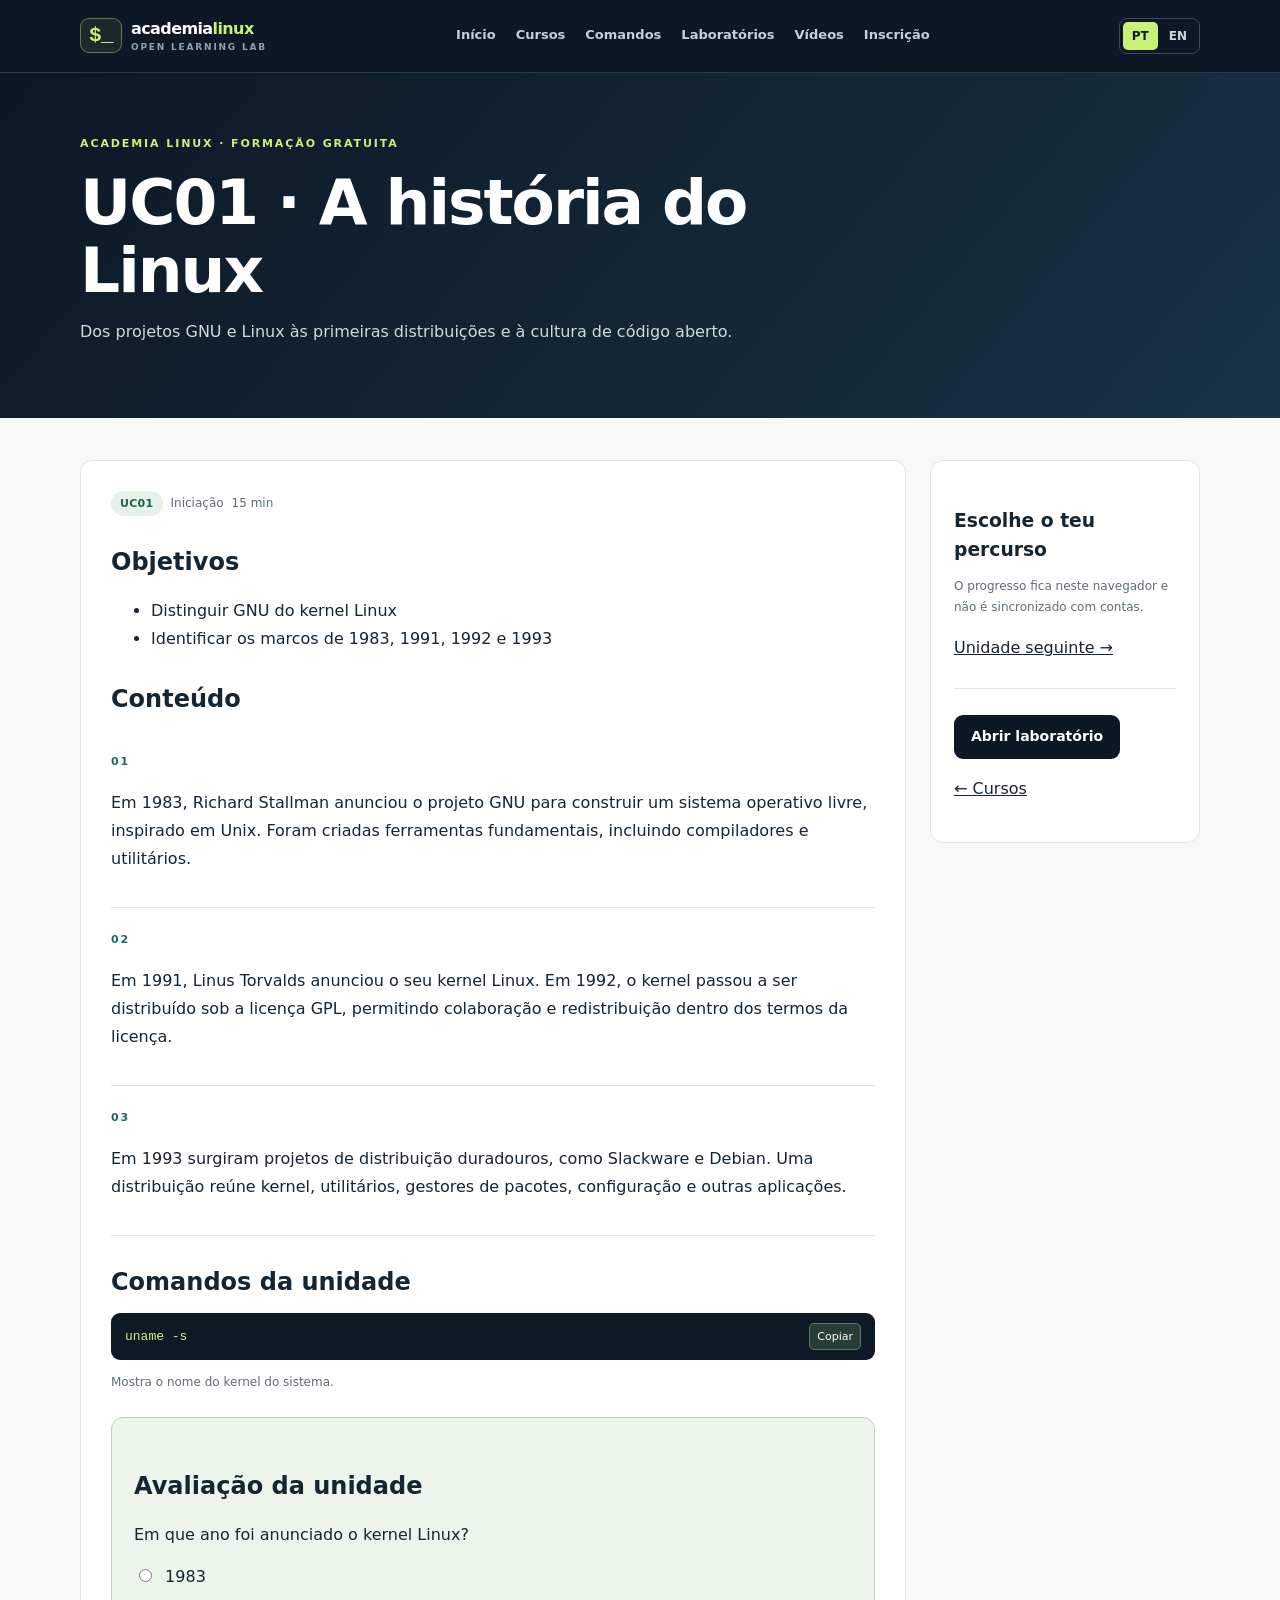
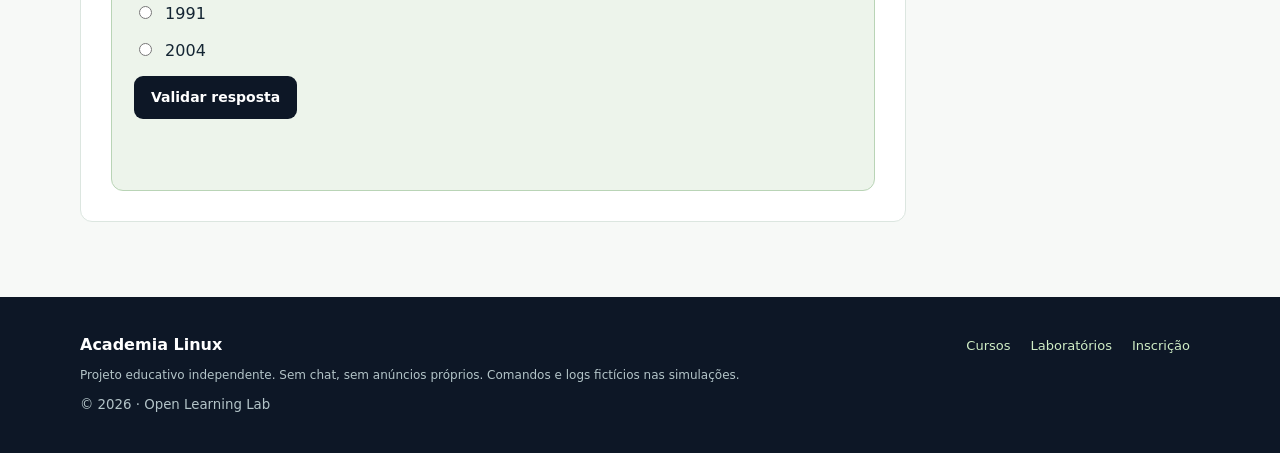
==== aula.html @ 167e0c0c "Adicionar página aula.html à academia" ====
<!doctype html>
<html lang="pt-PT">
<head>
<meta charset="utf-8">
<meta name="viewport" content="width=device-width, initial-scale=1">
<meta name="theme-color" content="#0d1726">
<meta name="description" content="Aulas Linux com conteúdos, comandos, documentação e questões de avaliação.">
<meta name="color-scheme" content="light">
<title>Unidade de aprendizagem | Academia Linux</title>
<link rel="icon" type="image/svg+xml" href="favicon.svg">
<link rel="stylesheet" href="portal.css">
<script src="curriculum.js" defer></script>
<script src="conteudos-extra.js" defer></script>
<script src="portal.js" defer></script>
</head>
<body data-page="lesson">
<div id="app"><noscript>Para utilizar a Academia Linux, ativa JavaScript / Please enable JavaScript to access the academy.</noscript></div>
</body>
</html>
---- portal.css ----
:root{--navy:#0d1726;--navy2:#17283a;--ink:#142533;--muted:#5c6d76;--lime:#c8f276;--line:#dce6e0;--paper:#f7f9f7;--card:#fff;--sea:#166d60;--mono:ui-monospace,Consolas,"Liberation Mono",monospace;--sans:system-ui,-apple-system,"Segoe UI",sans-serif}*{box-sizing:border-box}html{scroll-behavior:smooth}body{margin:0;background:var(--paper);font:16px/1.55 var(--sans);color:var(--ink)}a{color:inherit}button,input,select{font:inherit}button{cursor:pointer}button:disabled{cursor:not-allowed;opacity:.6}.sr-only{position:absolute;width:1px;height:1px;margin:-1px;overflow:hidden;clip:rect(0,0,0,0)}a:focus-visible,button:focus-visible,input:focus-visible,select:focus-visible{outline:3px solid #56bccc;outline-offset:3px}.container{width:min(1120px,calc(100% - 36px));margin:auto}.site-header{position:sticky;top:0;z-index:50;background:var(--navy);color:#fff;border-bottom:1px solid #ffffff24}.header-inner{min-height:72px;display:flex;gap:20px;align-items:center}.brand{display:flex;align-items:center;gap:9px;text-decoration:none;white-space:nowrap;font-weight:850;letter-spacing:-.6px}.brand b{display:inline-flex;background:#c8f27615;border:1px solid #c8f27665;border-radius:9px;padding:5px 8px;color:var(--lime);font:900 21px var(--mono)}.brand strong{color:var(--lime)}.brand small{display:block;color:#8da2ae;font-size:9px;letter-spacing:1.8px}.nav{display:flex;align-items:center;justify-content:center;gap:12px;flex:1}.nav a{font-size:13px;font-weight:700;text-decoration:none;color:#c4d0d7;padding:7px 4px;border-bottom:2px solid transparent}.nav a:hover,.nav a[aria-current="page"]{color:var(--lime);border-bottom-color:var(--lime)}.tools{display:flex;align-items:center;gap:10px}.langs{border:1px solid #75818c7a;padding:3px;display:flex;border-radius:8px;gap:2px}.langs button{border:0;background:transparent;color:#ced5da;padding:5px 9px;border-radius:5px;font-weight:800;font-size:12px}.langs button.active{background:var(--lime);color:var(--navy)}.btn{display:inline-flex;align-items:center;justify-content:center;gap:8px;border:1px solid transparent;border-radius:9px;padding:10px 16px;background:#e9f0ed;color:#183026;font-weight:750;text-decoration:none;font-size:14px;transition:transform .15s}.btn:hover{transform:translateY(-1px)}.btn.primary{background:var(--lime);color:var(--navy)}.btn.dark{background:var(--navy);color:#fff}.btn.outline{border-color:#b6c7bc;background:transparent}.btn.small{font-size:12px;padding:7px 10px}.btn.is-on{background:var(--navy);color:#fff}.skip{position:absolute;top:-120px;left:12px;background:var(--lime);padding:12px;z-index:100}.skip:focus{top:10px}.subhero{background:linear-gradient(130deg,#0d1726,#173344);color:white;padding:57px 0 53px}.tag{color:var(--sea);font-weight:850;letter-spacing:1.9px;text-transform:uppercase;font-size:11px}.subhero .tag,.hero .tag{color:var(--lime)}.subhero h1,.hero h1{line-height:1.09;letter-spacing:-2px;font-size:clamp(34px,5vw,63px);max-width:840px;margin:14px 0 14px}.subhero p,.hero p{max-width:680px;color:#cedbd9;margin:0 0 20px}.hero{background:radial-gradient(ellipse at 90% 30%,#2b6f5f55,transparent 50%),#0d1726;color:white;padding:75px 0}.hero-layout{display:grid;grid-template-columns:1.15fr .85fr;align-items:center;gap:46px}.hero h1 em{font-style:normal;color:var(--lime)}.hero-terminal{background:#09131c;border:1px solid #46616d;border-radius:13px;box-shadow:0 20px 50px #0005;overflow:hidden;font:12px/1.8 var(--mono)}.hero-terminal .bar{padding:10px 15px;background:#243544;color:#a4c0c3;font:12px var(--sans)}.hero-terminal pre{white-space:pre-wrap;color:#d9e6e8;padding:20px;margin:0}.hero-terminal pre span{color:var(--lime)}.hero-actions{display:flex;flex-wrap:wrap;gap:10px}.stats{display:flex;flex-wrap:wrap;gap:35px;margin-top:28px;color:#cbd7d5}.stats b{display:block;color:#fff;font-size:24px}.page-main{padding:42px 0 75px;min-height:50vh}.intro-row{display:flex;justify-content:space-between;gap:20px;align-items:end;margin-bottom:28px}.intro-row h2{font-size:30px;letter-spacing:-1px;margin:0}.intro-row p{color:var(--muted);margin:7px 0 0}.cards{display:grid;grid-template-columns:repeat(3,minmax(0,1fr));gap:18px}.card,.panel{border:1px solid var(--line);background:var(--card);border-radius:13px;padding:23px;min-width:0}.card h3{margin:12px 0 8px;line-height:1.25;font-size:20px}.card p{color:var(--muted);font-size:14px}.card a:not(.btn){color:var(--sea);font-weight:750}.card a:focus-visible{outline:2px solid var(--sea)}.card .eyelabel{font-size:11px;letter-spacing:1px;text-transform:uppercase;font-weight:800;color:var(--sea)}.step-no{font:800 27px var(--mono);color:#3b8d70}.feature-section{padding:58px 0}.feature-section.alt{background:#edf2ee}.cols2{display:grid;grid-template-columns:1fr 1fr;gap:22px}.toolbar{display:flex;gap:12px;align-items:center;flex-wrap:wrap;margin:0 0 23px}.toolbar input,.toolbar select,.auth-form input{border:1px solid #aebfb5;border-radius:8px;padding:11px 13px;background:#fff;color:var(--ink);min-height:44px}.toolbar input{flex:1;min-width:220px}.toolbar select{min-width:150px}.mini{font-size:12px;color:var(--muted)}.count{margin:10px 0 20px;color:var(--muted);font-weight:700;font-size:14px}.uc-meta{display:flex;align-items:center;flex-wrap:wrap;gap:8px;color:var(--muted);font-size:12px}.pill{font-size:11px;letter-spacing:.3px;background:#e7f1e8;border-radius:30px;padding:4px 9px;color:#1c6350;font-weight:750}.pill.dark{color:#d9f9ae;background:#203c38}.lesson-layout{display:grid;grid-template-columns:minmax(0,1fr) 270px;gap:24px;align-items:start}.lesson-layout article{background:white;border:1px solid var(--line);padding:30px;border-radius:12px}.lesson-layout aside{position:sticky;top:96px}.lesson-layout h2{margin:28px 0 12px}.lesson-layout h3{margin:22px 0 9px}.lesson-layout p,.lesson-layout li{line-height:1.75}.lesson-step{padding:18px 0;border-bottom:1px solid var(--line)}.code-row{display:flex;align-items:center;justify-content:space-between;gap:12px;background:#0d1925;color:#c7f686;padding:10px 14px;border-radius:9px;margin:8px 0}.code-row code{font:13px var(--mono);overflow-wrap:anywhere}.code-row button{border:1px solid #5d7863;background:#263e35;color:white;border-radius:5px;padding:4px 7px;font-size:11px}.quiz{background:#edf4eb;border:1px solid #b9d4b6;padding:22px;border-radius:12px;margin-top:24px}.quiz label{display:block;margin:12px 0}.quiz input{margin-right:8px}.feedback{min-height:1.3em;font-weight:750;margin-top:12px}.feedback.ok{color:#0f7850}.feedback.bad{color:#a3362d}.cmd-list{display:grid;grid-template-columns:repeat(2,minmax(0,1fr));gap:12px}.cmd-card{padding:17px;border-radius:11px;background:#fff;border:1px solid var(--line)}.cmd-card .top{display:flex;justify-content:space-between;align-items:center;gap:10px}.cmd-card code{font:750 17px var(--mono);color:#173d36}.cmd-card p{color:var(--muted);font-size:13px;margin:8px 0}.lab-grid{display:grid;grid-template-columns:minmax(220px,285px) minmax(0,1fr);gap:20px}.lab-menu{max-height:700px;overflow-y:auto;display:grid;gap:7px;align-content:start}.lab-choose{border:1px solid var(--line);background:#fff;padding:12px;text-align:left;border-radius:9px;color:var(--ink)}.lab-choose.active{border-color:var(--sea);background:#e7f6eb}.lab-choose b{display:block}.lab-choose small{color:var(--muted)}.terminal{background:#0a1520;color:#dce6e8;border-radius:12px;overflow:hidden}.term-top{padding:12px 18px;border-bottom:1px solid #435662;color:#b5ccc9;font-size:12px}.term-output{height:300px;overflow:auto;white-space:pre-wrap;overflow-wrap:anywhere;padding:19px;font:13px/1.7 var(--mono)}.term-output .prompt{color:#c8f276}.term-output .error{color:#ffad9c}.term-output .muted{color:#9ab1c1}.term-input{display:flex;align-items:center;gap:8px;border-top:1px solid #435662;padding:10px}.term-input label{color:#c8f276;font:12px var(--mono);white-space:nowrap}.term-input input{flex:1;min-width:0;padding:10px;background:#142635;border:1px solid #476071;border-radius:6px;color:white;font:13px var(--mono)}.term-input button{border:0;border-radius:6px;background:var(--lime);padding:10px 13px;font-weight:800}.task-list{list-style:none;padding:0;margin:15px 0}.task-list li{padding:9px 11px;border-radius:8px;margin-bottom:6px;background:#f0f5f0;font:13px var(--mono)}.task-list li.done{background:#d6eedf;color:#116345}.simhint{border-left:3px solid #a5c968;background:#eef7ed;padding:12px;margin-top:15px;font-size:13px;color:#406451}.video-layout{display:grid;grid-template-columns:minmax(0,1fr) 325px;gap:23px;align-items:start}.player-shell{background:#0a1828;color:white;border-radius:13px;padding:19px;position:sticky;top:91px}.player-box{width:100%;aspect-ratio:16/9;background:linear-gradient(150deg,#163e45,#0d1725);display:grid;place-items:center;border-radius:9px;overflow:hidden}.player-box iframe{width:100%;height:100%;border:0}.player-empty{padding:20px;text-align:center}.player-shell[data-size="compact"]{max-width:440px}.player-shell[data-size="cinema"]{grid-column:1/-1;max-width:100%;position:static}.player-shell[data-size="cinema"] .player-box{max-height:72vh}.video-cards{display:grid;grid-template-columns:1fr;gap:11px}.video-layout.list .video-cards{grid-template-columns:1fr}.video-card{background:white;border:1px solid var(--line);border-radius:10px;padding:14px}.video-card.active{border-color:var(--sea);box-shadow:0 0 0 2px #7fc4ab55}.video-card h3{font-size:15px;margin:5px 0}.video-card p{font-size:12px;color:var(--muted);margin:0 0 10px}.video-actions{display:flex;gap:8px;flex-wrap:wrap}.yt-mark{background:#d93034;color:white;font-weight:800;border-radius:5px;padding:4px 8px;font-size:12px}.video-top{display:flex;align-items:center;gap:12px;justify-content:space-between;margin-bottom:12px;flex-wrap:wrap}.video-top h2{margin:4px 0;font-size:20px}.auth-layout{display:grid;grid-template-columns:minmax(0,1.15fr) minmax(0,.85fr);gap:25px}.auth-form{display:grid;gap:14px}.auth-form label{display:grid;gap:6px;font-weight:750;font-size:13px}.auth-form .consent{display:block;font-weight:450}.auth-form .consent input{margin-right:7px}.auth-note{padding:15px;background:#edf6ee;border-left:4px solid #74a96a;color:#315b4b;margin-bottom:15px}.auth-note.warn{background:#fff3df;border-color:#bb8a48;color:#6f4e19}.auth-tabs{display:flex;gap:6px;flex-wrap:wrap;margin:16px 0}.auth-tabs button{border:1px solid #b7cbc3;border-radius:7px;padding:8px 12px;background:#fff}.auth-tabs button.active{background:#173d36;color:white}.auth-state{padding:14px;border-radius:8px;background:#e6f3e9;margin-bottom:12px}.footer{background:var(--navy);color:#b3c4c8;padding:36px 0}.footer-inner{display:flex;justify-content:space-between;gap:22px;flex-wrap:wrap}.footer a{color:#cfedc5;margin:0 10px;text-decoration:none;font-size:13px}.footer strong{color:white}.footer p{font-size:12px;margin:8px 0}.empty{padding:25px;text-align:center;background:white;border:1px dashed #9fbbae;border-radius:8px}.divider{border:0;border-top:1px solid var(--line);margin:26px 0}@media(max-width:1030px){.header-inner{gap:10px;flex-wrap:wrap;padding:12px 0}.nav{order:3;width:100%;flex:unset;justify-content:flex-start;overflow-x:auto}.nav a{flex-shrink:0}.tools{margin-left:auto}.video-layout{grid-template-columns:minmax(0,1fr) 270px}}@media(max-width:760px){.hero-layout,.lesson-layout,.lab-grid,.video-layout,.auth-layout,.cols2{grid-template-columns:1fr}.cards,.cmd-list{grid-template-columns:1fr 1fr}.hero{padding:46px 0}.hero h1{font-size:39px;letter-spacing:-1.5px}.subhero{padding:39px 0}.subhero h1{font-size:36px;letter-spacing:-1px}.page-main{padding:26px 0 50px}.player-shell,.lesson-layout aside{position:static}.video-cards{grid-template-columns:repeat(2,minmax(0,1fr))}.player-shell[data-size="cinema"]{grid-column:auto}.intro-row{display:block}.toolbar input{min-width:100%}}@media(max-width:520px){.container{width:min(100% - 24px,1120px)}.cards,.cmd-list,.video-cards{grid-template-columns:1fr}.header-inner{gap:7px}.tools{gap:4px}.brand{font-size:14px}.brand b{font-size:17px}.brand small{font-size:8px}.langs button{padding:4px 7px}.btn{font-size:13px;padding:9px 11px}.lesson-layout article,.card,.panel{padding:17px}.term-input{flex-wrap:wrap}.term-input label{width:100%}.term-input input{flex-basis:60%}.stats{gap:20px}.video-layout.list .video-cards{grid-template-columns:1fr}}
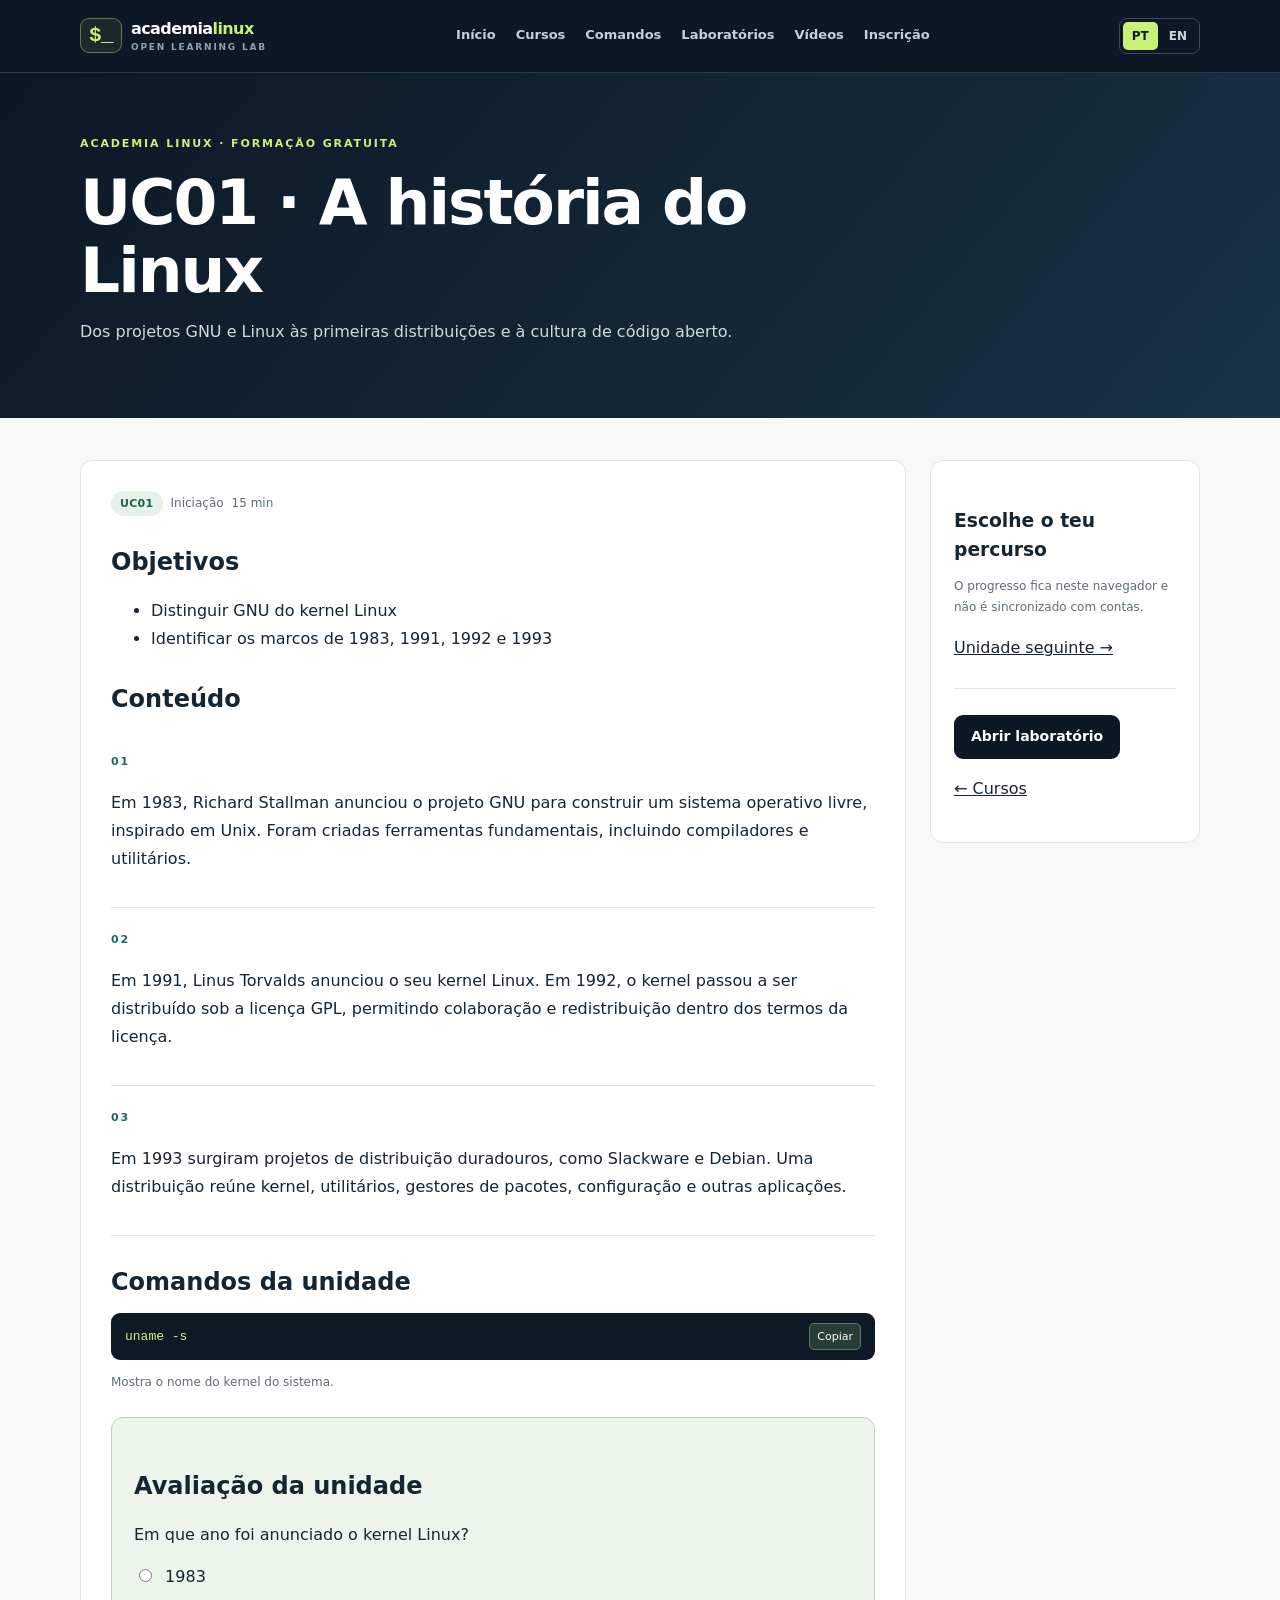
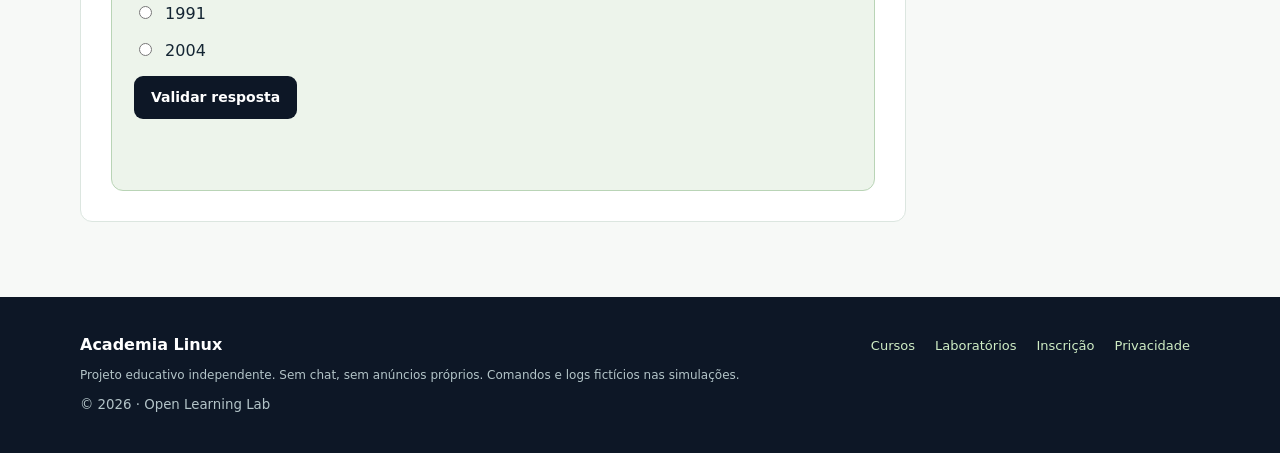
==== commit 2b5192e8: "Integrar verificação de sessão nas páginas das unidades avançadas" ====
--- a/aula.html
+++ b/aula.html
@@ -12,6 +12,8 @@
 <script src="curriculum.js" defer></script>
 <script src="conteudos-extra.js" defer></script>
 <script src="portal.js" defer></script>
+<script src="auth-config.js" defer></script>
+<script src="member-access.js" defer></script>
 </head>
 <body data-page="lesson">
 <div id="app"><noscript>Para utilizar a Academia Linux, ativa JavaScript / Please enable JavaScript to access the academy.</noscript></div>
--- a/portal.css
+++ b/portal.css
@@ -1 +1,7 @@
-:root{--navy:#0d1726;--navy2:#17283a;--ink:#142533;--muted:#5c6d76;--lime:#c8f276;--line:#dce6e0;--paper:#f7f9f7;--card:#fff;--sea:#166d60;--mono:ui-monospace,Consolas,"Liberation Mono",monospace;--sans:system-ui,-apple-system,"Segoe UI",sans-serif}*{box-sizing:border-box}html{scroll-behavior:smooth}body{margin:0;background:var(--paper);font:16px/1.55 var(--sans);color:var(--ink)}a{color:inherit}button,input,select{font:inherit}button{cursor:pointer}button:disabled{cursor:not-allowed;opacity:.6}.sr-only{position:absolute;width:1px;height:1px;margin:-1px;overflow:hidden;clip:rect(0,0,0,0)}a:focus-visible,button:focus-visible,input:focus-visible,select:focus-visible{outline:3px solid #56bccc;outline-offset:3px}.container{width:min(1120px,calc(100% - 36px));margin:auto}.site-header{position:sticky;top:0;z-index:50;background:var(--navy);color:#fff;border-bottom:1px solid #ffffff24}.header-inner{min-height:72px;display:flex;gap:20px;align-items:center}.brand{display:flex;align-items:center;gap:9px;text-decoration:none;white-space:nowrap;font-weight:850;letter-spacing:-.6px}.brand b{display:inline-flex;background:#c8f27615;border:1px solid #c8f27665;border-radius:9px;padding:5px 8px;color:var(--lime);font:900 21px var(--mono)}.brand strong{color:var(--lime)}.brand small{display:block;color:#8da2ae;font-size:9px;letter-spacing:1.8px}.nav{display:flex;align-items:center;justify-content:center;gap:12px;flex:1}.nav a{font-size:13px;font-weight:700;text-decoration:none;color:#c4d0d7;padding:7px 4px;border-bottom:2px solid transparent}.nav a:hover,.nav a[aria-current="page"]{color:var(--lime);border-bottom-color:var(--lime)}.tools{display:flex;align-items:center;gap:10px}.langs{border:1px solid #75818c7a;padding:3px;display:flex;border-radius:8px;gap:2px}.langs button{border:0;background:transparent;color:#ced5da;padding:5px 9px;border-radius:5px;font-weight:800;font-size:12px}.langs button.active{background:var(--lime);color:var(--navy)}.btn{display:inline-flex;align-items:center;justify-content:center;gap:8px;border:1px solid transparent;border-radius:9px;padding:10px 16px;background:#e9f0ed;color:#183026;font-weight:750;text-decoration:none;font-size:14px;transition:transform .15s}.btn:hover{transform:translateY(-1px)}.btn.primary{background:var(--lime);color:var(--navy)}.btn.dark{background:var(--navy);color:#fff}.btn.outline{border-color:#b6c7bc;background:transparent}.btn.small{font-size:12px;padding:7px 10px}.btn.is-on{background:var(--navy);color:#fff}.skip{position:absolute;top:-120px;left:12px;background:var(--lime);padding:12px;z-index:100}.skip:focus{top:10px}.subhero{background:linear-gradient(130deg,#0d1726,#173344);color:white;padding:57px 0 53px}.tag{color:var(--sea);font-weight:850;letter-spacing:1.9px;text-transform:uppercase;font-size:11px}.subhero .tag,.hero .tag{color:var(--lime)}.subhero h1,.hero h1{line-height:1.09;letter-spacing:-2px;font-size:clamp(34px,5vw,63px);max-width:840px;margin:14px 0 14px}.subhero p,.hero p{max-width:680px;color:#cedbd9;margin:0 0 20px}.hero{background:radial-gradient(ellipse at 90% 30%,#2b6f5f55,transparent 50%),#0d1726;color:white;padding:75px 0}.hero-layout{display:grid;grid-template-columns:1.15fr .85fr;align-items:center;gap:46px}.hero h1 em{font-style:normal;color:var(--lime)}.hero-terminal{background:#09131c;border:1px solid #46616d;border-radius:13px;box-shadow:0 20px 50px #0005;overflow:hidden;font:12px/1.8 var(--mono)}.hero-terminal .bar{padding:10px 15px;background:#243544;color:#a4c0c3;font:12px var(--sans)}.hero-terminal pre{white-space:pre-wrap;color:#d9e6e8;padding:20px;margin:0}.hero-terminal pre span{color:var(--lime)}.hero-actions{display:flex;flex-wrap:wrap;gap:10px}.stats{display:flex;flex-wrap:wrap;gap:35px;margin-top:28px;color:#cbd7d5}.stats b{display:block;color:#fff;font-size:24px}.page-main{padding:42px 0 75px;min-height:50vh}.intro-row{display:flex;justify-content:space-between;gap:20px;align-items:end;margin-bottom:28px}.intro-row h2{font-size:30px;letter-spacing:-1px;margin:0}.intro-row p{color:var(--muted);margin:7px 0 0}.cards{display:grid;grid-template-columns:repeat(3,minmax(0,1fr));gap:18px}.card,.panel{border:1px solid var(--line);background:var(--card);border-radius:13px;padding:23px;min-width:0}.card h3{margin:12px 0 8px;line-height:1.25;font-size:20px}.card p{color:var(--muted);font-size:14px}.card a:not(.btn){color:var(--sea);font-weight:750}.card a:focus-visible{outline:2px solid var(--sea)}.card .eyelabel{font-size:11px;letter-spacing:1px;text-transform:uppercase;font-weight:800;color:var(--sea)}.step-no{font:800 27px var(--mono);color:#3b8d70}.feature-section{padding:58px 0}.feature-section.alt{background:#edf2ee}.cols2{display:grid;grid-template-columns:1fr 1fr;gap:22px}.toolbar{display:flex;gap:12px;align-items:center;flex-wrap:wrap;margin:0 0 23px}.toolbar input,.toolbar select,.auth-form input{border:1px solid #aebfb5;border-radius:8px;padding:11px 13px;background:#fff;color:var(--ink);min-height:44px}.toolbar input{flex:1;min-width:220px}.toolbar select{min-width:150px}.mini{font-size:12px;color:var(--muted)}.count{margin:10px 0 20px;color:var(--muted);font-weight:700;font-size:14px}.uc-meta{display:flex;align-items:center;flex-wrap:wrap;gap:8px;color:var(--muted);font-size:12px}.pill{font-size:11px;letter-spacing:.3px;background:#e7f1e8;border-radius:30px;padding:4px 9px;color:#1c6350;font-weight:750}.pill.dark{color:#d9f9ae;background:#203c38}.lesson-layout{display:grid;grid-template-columns:minmax(0,1fr) 270px;gap:24px;align-items:start}.lesson-layout article{background:white;border:1px solid var(--line);padding:30px;border-radius:12px}.lesson-layout aside{position:sticky;top:96px}.lesson-layout h2{margin:28px 0 12px}.lesson-layout h3{margin:22px 0 9px}.lesson-layout p,.lesson-layout li{line-height:1.75}.lesson-step{padding:18px 0;border-bottom:1px solid var(--line)}.code-row{display:flex;align-items:center;justify-content:space-between;gap:12px;background:#0d1925;color:#c7f686;padding:10px 14px;border-radius:9px;margin:8px 0}.code-row code{font:13px var(--mono);overflow-wrap:anywhere}.code-row button{border:1px solid #5d7863;background:#263e35;color:white;border-radius:5px;padding:4px 7px;font-size:11px}.quiz{background:#edf4eb;border:1px solid #b9d4b6;padding:22px;border-radius:12px;margin-top:24px}.quiz label{display:block;margin:12px 0}.quiz input{margin-right:8px}.feedback{min-height:1.3em;font-weight:750;margin-top:12px}.feedback.ok{color:#0f7850}.feedback.bad{color:#a3362d}.cmd-list{display:grid;grid-template-columns:repeat(2,minmax(0,1fr));gap:12px}.cmd-card{padding:17px;border-radius:11px;background:#fff;border:1px solid var(--line)}.cmd-card .top{display:flex;justify-content:space-between;align-items:center;gap:10px}.cmd-card code{font:750 17px var(--mono);color:#173d36}.cmd-card p{color:var(--muted);font-size:13px;margin:8px 0}.lab-grid{display:grid;grid-template-columns:minmax(220px,285px) minmax(0,1fr);gap:20px}.lab-menu{max-height:700px;overflow-y:auto;display:grid;gap:7px;align-content:start}.lab-choose{border:1px solid var(--line);background:#fff;padding:12px;text-align:left;border-radius:9px;color:var(--ink)}.lab-choose.active{border-color:var(--sea);background:#e7f6eb}.lab-choose b{display:block}.lab-choose small{color:var(--muted)}.terminal{background:#0a1520;color:#dce6e8;border-radius:12px;overflow:hidden}.term-top{padding:12px 18px;border-bottom:1px solid #435662;color:#b5ccc9;font-size:12px}.term-output{height:300px;overflow:auto;white-space:pre-wrap;overflow-wrap:anywhere;padding:19px;font:13px/1.7 var(--mono)}.term-output .prompt{color:#c8f276}.term-output .error{color:#ffad9c}.term-output .muted{color:#9ab1c1}.term-input{display:flex;align-items:center;gap:8px;border-top:1px solid #435662;padding:10px}.term-input label{color:#c8f276;font:12px var(--mono);white-space:nowrap}.term-input input{flex:1;min-width:0;padding:10px;background:#142635;border:1px solid #476071;border-radius:6px;color:white;font:13px var(--mono)}.term-input button{border:0;border-radius:6px;background:var(--lime);padding:10px 13px;font-weight:800}.task-list{list-style:none;padding:0;margin:15px 0}.task-list li{padding:9px 11px;border-radius:8px;margin-bottom:6px;background:#f0f5f0;font:13px var(--mono)}.task-list li.done{background:#d6eedf;color:#116345}.simhint{border-left:3px solid #a5c968;background:#eef7ed;padding:12px;margin-top:15px;font-size:13px;color:#406451}.video-layout{display:grid;grid-template-columns:minmax(0,1fr) 325px;gap:23px;align-items:start}.player-shell{background:#0a1828;color:white;border-radius:13px;padding:19px;position:sticky;top:91px}.player-box{width:100%;aspect-ratio:16/9;background:linear-gradient(150deg,#163e45,#0d1725);display:grid;place-items:center;border-radius:9px;overflow:hidden}.player-box iframe{width:100%;height:100%;border:0}.player-empty{padding:20px;text-align:center}.player-shell[data-size="compact"]{max-width:440px}.player-shell[data-size="cinema"]{grid-column:1/-1;max-width:100%;position:static}.player-shell[data-size="cinema"] .player-box{max-height:72vh}.video-cards{display:grid;grid-template-columns:1fr;gap:11px}.video-layout.list .video-cards{grid-template-columns:1fr}.video-card{background:white;border:1px solid var(--line);border-radius:10px;padding:14px}.video-card.active{border-color:var(--sea);box-shadow:0 0 0 2px #7fc4ab55}.video-card h3{font-size:15px;margin:5px 0}.video-card p{font-size:12px;color:var(--muted);margin:0 0 10px}.video-actions{display:flex;gap:8px;flex-wrap:wrap}.yt-mark{background:#d93034;color:white;font-weight:800;border-radius:5px;padding:4px 8px;font-size:12px}.video-top{display:flex;align-items:center;gap:12px;justify-content:space-between;margin-bottom:12px;flex-wrap:wrap}.video-top h2{margin:4px 0;font-size:20px}.auth-layout{display:grid;grid-template-columns:minmax(0,1.15fr) minmax(0,.85fr);gap:25px}.auth-form{display:grid;gap:14px}.auth-form label{display:grid;gap:6px;font-weight:750;font-size:13px}.auth-form .consent{display:block;font-weight:450}.auth-form .consent input{margin-right:7px}.auth-note{padding:15px;background:#edf6ee;border-left:4px solid #74a96a;color:#315b4b;margin-bottom:15px}.auth-note.warn{background:#fff3df;border-color:#bb8a48;color:#6f4e19}.auth-tabs{display:flex;gap:6px;flex-wrap:wrap;margin:16px 0}.auth-tabs button{border:1px solid #b7cbc3;border-radius:7px;padding:8px 12px;background:#fff}.auth-tabs button.active{background:#173d36;color:white}.auth-state{padding:14px;border-radius:8px;background:#e6f3e9;margin-bottom:12px}.footer{background:var(--navy);color:#b3c4c8;padding:36px 0}.footer-inner{display:flex;justify-content:space-between;gap:22px;flex-wrap:wrap}.footer a{color:#cfedc5;margin:0 10px;text-decoration:none;font-size:13px}.footer strong{color:white}.footer p{font-size:12px;margin:8px 0}.empty{padding:25px;text-align:center;background:white;border:1px dashed #9fbbae;border-radius:8px}.divider{border:0;border-top:1px solid var(--line);margin:26px 0}@media(max-width:1030px){.header-inner{gap:10px;flex-wrap:wrap;padding:12px 0}.nav{order:3;width:100%;flex:unset;justify-content:flex-start;overflow-x:auto}.nav a{flex-shrink:0}.tools{margin-left:auto}.video-layout{grid-template-columns:minmax(0,1fr) 270px}}@media(max-width:760px){.hero-layout,.lesson-layout,.lab-grid,.video-layout,.auth-layout,.cols2{grid-template-columns:1fr}.cards,.cmd-list{grid-template-columns:1fr 1fr}.hero{padding:46px 0}.hero h1{font-size:39px;letter-spacing:-1.5px}.subhero{padding:39px 0}.subhero h1{font-size:36px;letter-spacing:-1px}.page-main{padding:26px 0 50px}.player-shell,.lesson-layout aside{position:static}.video-cards{grid-template-columns:repeat(2,minmax(0,1fr))}.player-shell[data-size="cinema"]{grid-column:auto}.intro-row{display:block}.toolbar input{min-width:100%}}@media(max-width:520px){.container{width:min(100% - 24px,1120px)}.cards,.cmd-list,.video-cards{grid-template-columns:1fr}.header-inner{gap:7px}.tools{gap:4px}.brand{font-size:14px}.brand b{font-size:17px}.brand small{font-size:8px}.langs button{padding:4px 7px}.btn{font-size:13px;padding:9px 11px}.lesson-layout article,.card,.panel{padding:17px}.term-input{flex-wrap:wrap}.term-input label{width:100%}.term-input input{flex-basis:60%}.stats{gap:20px}.video-layout.list .video-cards{grid-template-columns:1fr}}+:root{--navy:#0d1726;--navy2:#17283a;--ink:#142533;--muted:#5c6d76;--lime:#c8f276;--line:#dce6e0;--paper:#f7f9f7;--card:#fff;--sea:#166d60;--mono:ui-monospace,Consolas,"Liberation Mono",monospace;--sans:system-ui,-apple-system,"Segoe UI",sans-serif}*{box-sizing:border-box}html{scroll-behavior:smooth}body{margin:0;background:var(--paper);font:16px/1.55 var(--sans);color:var(--ink)}a{color:inherit}button,input,select{font:inherit}button{cursor:pointer}button:disabled{cursor:not-allowed;opacity:.6}.sr-only{position:absolute;width:1px;height:1px;margin:-1px;overflow:hidden;clip:rect(0,0,0,0)}a:focus-visible,button:focus-visible,input:focus-visible,select:focus-visible{outline:3px solid #56bccc;outline-offset:3px}.container{width:min(1120px,calc(100% - 36px));margin:auto}.site-header{position:sticky;top:0;z-index:50;background:var(--navy);color:#fff;border-bottom:1px solid #ffffff24}.header-inner{min-height:72px;display:flex;gap:20px;align-items:center}.brand{display:flex;align-items:center;gap:9px;text-decoration:none;white-space:nowrap;font-weight:850;letter-spacing:-.6px}.brand b{display:inline-flex;background:#c8f27615;border:1px solid #c8f27665;border-radius:9px;padding:5px 8px;color:var(--lime);font:900 21px var(--mono)}.brand strong{color:var(--lime)}.brand small{display:block;color:#8da2ae;font-size:9px;letter-spacing:1.8px}.nav{display:flex;align-items:center;justify-content:center;gap:12px;flex:1}.nav a{font-size:13px;font-weight:700;text-decoration:none;color:#c4d0d7;padding:7px 4px;border-bottom:2px solid transparent}.nav a:hover,.nav a[aria-current="page"]{color:var(--lime);border-bottom-color:var(--lime)}.tools{display:flex;align-items:center;gap:10px}.langs{border:1px solid #75818c7a;padding:3px;display:flex;border-radius:8px;gap:2px}.langs button{border:0;background:transparent;color:#ced5da;padding:5px 9px;border-radius:5px;font-weight:800;font-size:12px}.langs button.active{background:var(--lime);color:var(--navy)}.btn{display:inline-flex;align-items:center;justify-content:center;gap:8px;border:1px solid transparent;border-radius:9px;padding:10px 16px;background:#e9f0ed;color:#183026;font-weight:750;text-decoration:none;font-size:14px;transition:transform .15s}.btn:hover{transform:translateY(-1px)}.btn.primary{background:var(--lime);color:var(--navy)}.btn.dark{background:var(--navy);color:#fff}.btn.outline{border-color:#b6c7bc;background:transparent}.btn.small{font-size:12px;padding:7px 10px}.btn.is-on{background:var(--navy);color:#fff}.skip{position:absolute;top:-120px;left:12px;background:var(--lime);padding:12px;z-index:100}.skip:focus{top:10px}.subhero{background:linear-gradient(130deg,#0d1726,#173344);color:white;padding:57px 0 53px}.tag{color:var(--sea);font-weight:850;letter-spacing:1.9px;text-transform:uppercase;font-size:11px}.subhero .tag,.hero .tag{color:var(--lime)}.subhero h1,.hero h1{line-height:1.09;letter-spacing:-2px;font-size:clamp(34px,5vw,63px);max-width:840px;margin:14px 0 14px}.subhero p,.hero p{max-width:680px;color:#cedbd9;margin:0 0 20px}.hero{background:radial-gradient(ellipse at 90% 30%,#2b6f5f55,transparent 50%),#0d1726;color:white;padding:75px 0}.hero-layout{display:grid;grid-template-columns:1.15fr .85fr;align-items:center;gap:46px}.hero h1 em{font-style:normal;color:var(--lime)}.hero-terminal{background:#09131c;border:1px solid #46616d;border-radius:13px;box-shadow:0 20px 50px #0005;overflow:hidden;font:12px/1.8 var(--mono)}.hero-terminal .bar{padding:10px 15px;background:#243544;color:#a4c0c3;font:12px var(--sans)}.hero-terminal pre{white-space:pre-wrap;color:#d9e6e8;padding:20px;margin:0}.hero-terminal pre span{color:var(--lime)}.hero-actions{display:flex;flex-wrap:wrap;gap:10px}.stats{display:flex;flex-wrap:wrap;gap:35px;margin-top:28px;color:#cbd7d5}.stats b{display:block;color:#fff;font-size:24px}.page-main{padding:42px 0 75px;min-height:50vh}.intro-row{display:flex;justify-content:space-between;gap:20px;align-items:end;margin-bottom:28px}.intro-row h2{font-size:30px;letter-spacing:-1px;margin:0}.intro-row p{color:var(--muted);margin:7px 0 0}.cards{display:grid;grid-template-columns:repeat(3,minmax(0,1fr));gap:18px}.card,.panel{border:1px solid var(--line);background:var(--card);border-radius:13px;padding:23px;min-width:0}.card h3{margin:12px 0 8px;line-height:1.25;font-size:20px}.card p{color:var(--muted);font-size:14px}.card a:not(.btn){color:var(--sea);font-weight:750}.card a:focus-visible{outline:2px solid var(--sea)}.card .eyelabel{font-size:11px;letter-spacing:1px;text-transform:uppercase;font-weight:800;color:var(--sea)}.step-no{font:800 27px var(--mono);color:#3b8d70}.feature-section{padding:58px 0}.feature-section.alt{background:#edf2ee}.cols2{display:grid;grid-template-columns:1fr 1fr;gap:22px}.toolbar{display:flex;gap:12px;align-items:center;flex-wrap:wrap;margin:0 0 23px}.toolbar input,.toolbar select,.auth-form input{border:1px solid #aebfb5;border-radius:8px;padding:11px 13px;background:#fff;color:var(--ink);min-height:44px}.toolbar input{flex:1;min-width:220px}.toolbar select{min-width:150px}.mini{font-size:12px;color:var(--muted)}.count{margin:10px 0 20px;color:var(--muted);font-weight:700;font-size:14px}.uc-meta{display:flex;align-items:center;flex-wrap:wrap;gap:8px;color:var(--muted);font-size:12px}.pill{font-size:11px;letter-spacing:.3px;background:#e7f1e8;border-radius:30px;padding:4px 9px;color:#1c6350;font-weight:750}.pill.dark{color:#d9f9ae;background:#203c38}.lesson-layout{display:grid;grid-template-columns:minmax(0,1fr) 270px;gap:24px;align-items:start}.lesson-layout article{background:white;border:1px solid var(--line);padding:30px;border-radius:12px}.lesson-layout aside{position:sticky;top:96px}.lesson-layout h2{margin:28px 0 12px}.lesson-layout h3{margin:22px 0 9px}.lesson-layout p,.lesson-layout li{line-height:1.75}.lesson-step{padding:18px 0;border-bottom:1px solid var(--line)}.code-row{display:flex;align-items:center;justify-content:space-between;gap:12px;background:#0d1925;color:#c7f686;padding:10px 14px;border-radius:9px;margin:8px 0}.code-row code{font:13px var(--mono);overflow-wrap:anywhere}.code-row button{border:1px solid #5d7863;background:#263e35;color:white;border-radius:5px;padding:4px 7px;font-size:11px}.quiz{background:#edf4eb;border:1px solid #b9d4b6;padding:22px;border-radius:12px;margin-top:24px}.quiz label{display:block;margin:12px 0}.quiz input{margin-right:8px}.feedback{min-height:1.3em;font-weight:750;margin-top:12px}.feedback.ok{color:#0f7850}.feedback.bad{color:#a3362d}.cmd-list{display:grid;grid-template-columns:repeat(2,minmax(0,1fr));gap:12px}.cmd-card{padding:17px;border-radius:11px;background:#fff;border:1px solid var(--line)}.cmd-card .top{display:flex;justify-content:space-between;align-items:center;gap:10px}.cmd-card code{font:750 17px var(--mono);color:#173d36}.cmd-card p{color:var(--muted);font-size:13px;margin:8px 0}.lab-grid{display:grid;grid-template-columns:minmax(220px,285px) minmax(0,1fr);gap:20px}.lab-menu{max-height:700px;overflow-y:auto;display:grid;gap:7px;align-content:start}.lab-choose{border:1px solid var(--line);background:#fff;padding:12px;text-align:left;border-radius:9px;color:var(--ink)}.lab-choose.active{border-color:var(--sea);background:#e7f6eb}.lab-choose b{display:block}.lab-choose small{color:var(--muted)}.terminal{background:#0a1520;color:#dce6e8;border-radius:12px;overflow:hidden}.term-top{padding:12px 18px;border-bottom:1px solid #435662;color:#b5ccc9;font-size:12px}.term-output{height:300px;overflow:auto;white-space:pre-wrap;overflow-wrap:anywhere;padding:19px;font:13px/1.7 var(--mono)}.term-output .prompt{color:#c8f276}.term-output .error{color:#ffad9c}.term-output .muted{color:#9ab1c1}.term-input{display:flex;align-items:center;gap:8px;border-top:1px solid #435662;padding:10px}.term-input label{color:#c8f276;font:12px var(--mono);white-space:nowrap}.term-input input{flex:1;min-width:0;padding:10px;background:#142635;border:1px solid #476071;border-radius:6px;color:white;font:13px var(--mono)}.term-input button{border:0;border-radius:6px;background:var(--lime);padding:10px 13px;font-weight:800}.task-list{list-style:none;padding:0;margin:15px 0}.task-list li{padding:9px 11px;border-radius:8px;margin-bottom:6px;background:#f0f5f0;font:13px var(--mono)}.task-list li.done{background:#d6eedf;color:#116345}.simhint{border-left:3px solid #a5c968;background:#eef7ed;padding:12px;margin-top:15px;font-size:13px;color:#406451}.video-layout{display:grid;grid-template-columns:minmax(0,1fr) 325px;gap:23px;align-items:start}.player-shell{background:#0a1828;color:white;border-radius:13px;padding:19px;position:sticky;top:91px}.player-box{width:100%;aspect-ratio:16/9;background:linear-gradient(150deg,#163e45,#0d1725);display:grid;place-items:center;border-radius:9px;overflow:hidden}.player-box iframe{width:100%;height:100%;border:0}.player-empty{padding:20px;text-align:center}.player-shell[data-size="compact"]{max-width:440px}.player-shell[data-size="cinema"]{grid-column:1/-1;max-width:100%;position:static}.player-shell[data-size="cinema"] .player-box{max-height:72vh}.video-cards{display:grid;grid-template-columns:1fr;gap:11px}.video-layout.list .video-cards{grid-template-columns:1fr}.video-card{background:white;border:1px solid var(--line);border-radius:10px;padding:14px}.video-card.active{border-color:var(--sea);box-shadow:0 0 0 2px #7fc4ab55}.video-card h3{font-size:15px;margin:5px 0}.video-card p{font-size:12px;color:var(--muted);margin:0 0 10px}.video-actions{display:flex;gap:8px;flex-wrap:wrap}.yt-mark{background:#d93034;color:white;font-weight:800;border-radius:5px;padding:4px 8px;font-size:12px}.video-top{display:flex;align-items:center;gap:12px;justify-content:space-between;margin-bottom:12px;flex-wrap:wrap}.video-top h2{margin:4px 0;font-size:20px}.auth-layout{display:grid;grid-template-columns:minmax(0,1.15fr) minmax(0,.85fr);gap:25px}.auth-form{display:grid;gap:14px}.auth-form label{display:grid;gap:6px;font-weight:750;font-size:13px}.auth-form .consent{display:block;font-weight:450}.auth-form .consent input{margin-right:7px}.auth-note{padding:15px;background:#edf6ee;border-left:4px solid #74a96a;color:#315b4b;margin-bottom:15px}.auth-note.warn{background:#fff3df;border-color:#bb8a48;color:#6f4e19}.auth-tabs{display:flex;gap:6px;flex-wrap:wrap;margin:16px 0}.auth-tabs button{border:1px solid #b7cbc3;border-radius:7px;padding:8px 12px;background:#fff}.auth-tabs button.active{background:#173d36;color:white}.auth-state{padding:14px;border-radius:8px;background:#e6f3e9;margin-bottom:12px}.footer{background:var(--navy);color:#b3c4c8;padding:36px 0}.footer-inner{display:flex;justify-content:space-between;gap:22px;flex-wrap:wrap}.footer a{color:#cfedc5;margin:0 10px;text-decoration:none;font-size:13px}.footer strong{color:white}.footer p{font-size:12px;margin:8px 0}.empty{padding:25px;text-align:center;background:white;border:1px dashed #9fbbae;border-radius:8px}.divider{border:0;border-top:1px solid var(--line);margin:26px 0}@media(max-width:1030px){.header-inner{gap:10px;flex-wrap:wrap;padding:12px 0}.nav{order:3;width:100%;flex:unset;justify-content:flex-start;overflow-x:auto}.nav a{flex-shrink:0}.tools{margin-left:auto}.video-layout{grid-template-columns:minmax(0,1fr) 270px}}@media(max-width:760px){.hero-layout,.lesson-layout,.lab-grid,.video-layout,.auth-layout,.cols2{grid-template-columns:1fr}.cards,.cmd-list{grid-template-columns:1fr 1fr}.hero{padding:46px 0}.hero h1{font-size:39px;letter-spacing:-1.5px}.subhero{padding:39px 0}.subhero h1{font-size:36px;letter-spacing:-1px}.page-main{padding:26px 0 50px}.player-shell,.lesson-layout aside{position:static}.video-cards{grid-template-columns:repeat(2,minmax(0,1fr))}.player-shell[data-size="cinema"]{grid-column:auto}.intro-row{display:block}.toolbar input{min-width:100%}}@media(max-width:520px){.container{width:min(100% - 24px,1120px)}.cards,.cmd-list,.video-cards{grid-template-columns:1fr}.header-inner{gap:7px}.tools{gap:4px}.brand{font-size:14px}.brand b{font-size:17px}.brand small{font-size:8px}.langs button{padding:4px 7px}.btn{font-size:13px;padding:9px 11px}.lesson-layout article,.card,.panel{padding:17px}.term-input{flex-wrap:wrap}.term-input label{width:100%}.term-input input{flex-basis:60%}.stats{gap:20px}.video-layout.list .video-cards{grid-template-columns:1fr}}
+/* A videoteca alterna dois layouts reais: leitor + lista, ou leitor em largura total com catálogo em grelha. */
+.video-layout.list{grid-template-columns:1fr}
+.video-layout.list .player-shell{position:static;max-width:none}
+.video-layout.list .video-cards{grid-template-columns:repeat(2,minmax(0,1fr))}
+.video-layout.list .video-card{padding:18px}
+@media(max-width:760px){.video-layout.list .video-cards{grid-template-columns:1fr}}
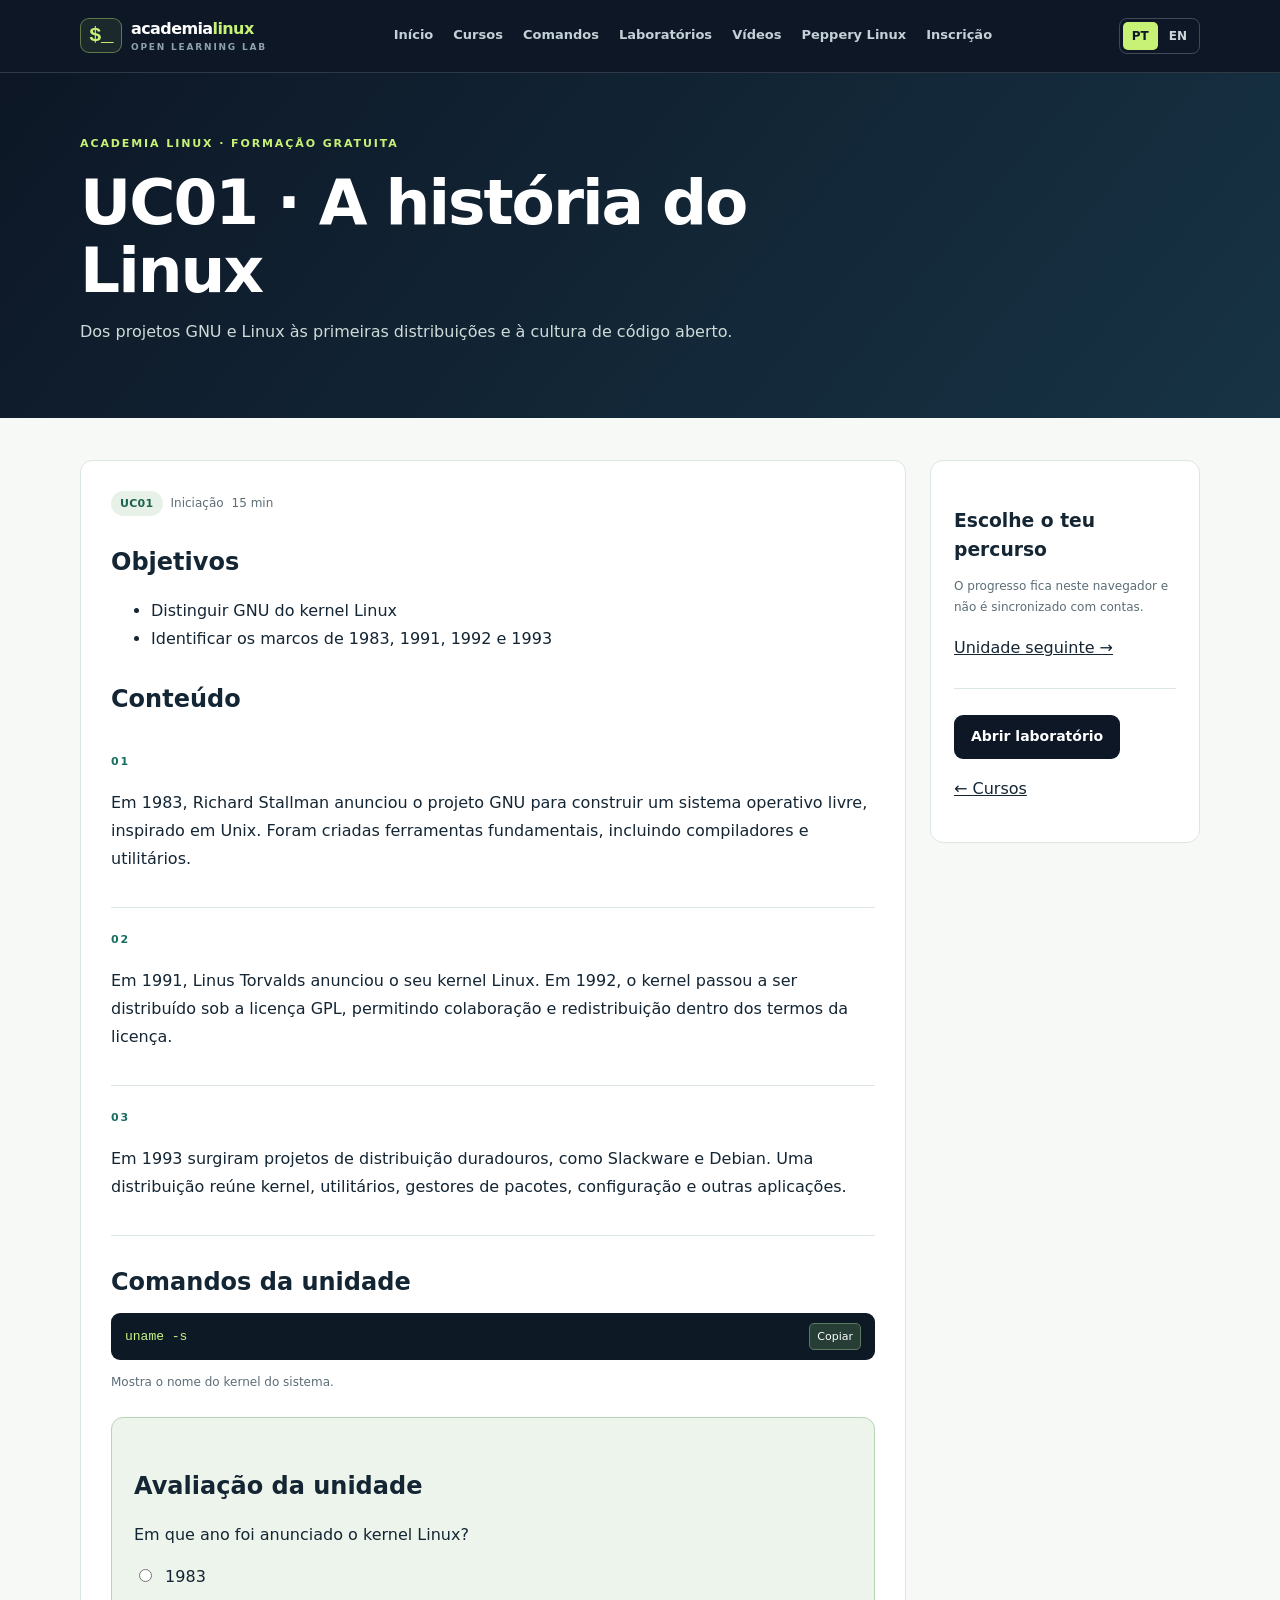
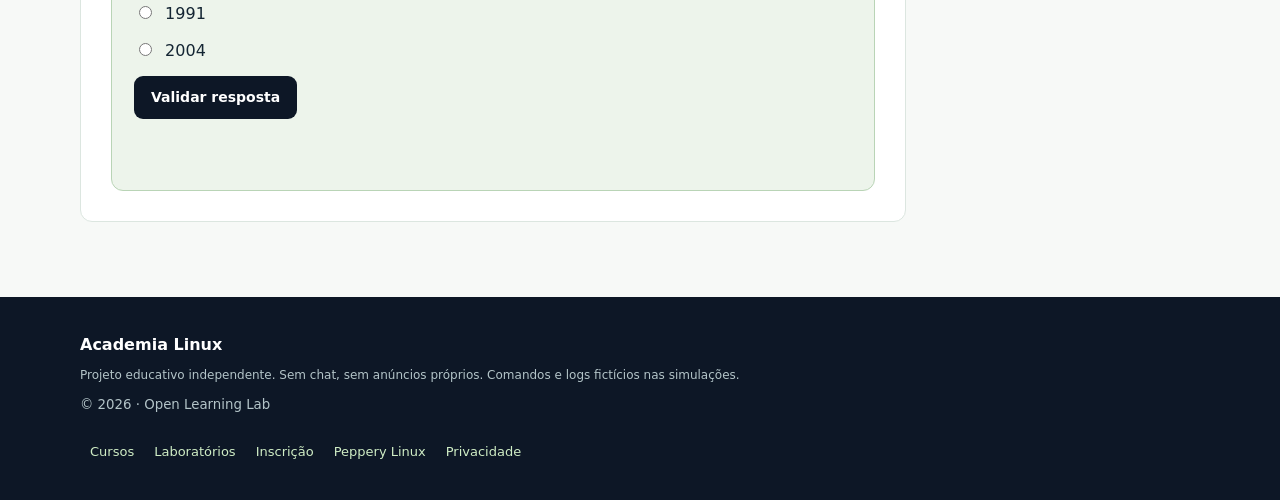
==== commit a0286c73: "Associar registo mínimo de atividades às unidades formativas" ====
--- a/aula.html
+++ b/aula.html
@@ -12,6 +12,7 @@
 <script src="curriculum.js" defer></script>
 <script src="conteudos-extra.js" defer></script>
 <script src="portal.js" defer></script>
+<script src="study-tracker.js" defer></script>
 <script src="auth-config.js" defer></script>
 <script src="member-access.js" defer></script>
 </head>
--- a/portal.css
+++ b/portal.css
@@ -5,3 +5,20 @@
 .video-layout.list .video-cards{grid-template-columns:repeat(2,minmax(0,1fr))}
 .video-layout.list .video-card{padding:18px}
 @media(max-width:760px){.video-layout.list .video-cards{grid-template-columns:1fr}}
+
+/* Página de identidade - atributos hidden têm sempre prioridade sobre layouts. */
+[hidden]{display:none!important}
+#academy-student-security{margin-top:24px;border-top:1px solid var(--line);padding-top:15px}
+.academy-security-section{border:1px solid var(--line);border-radius:11px;padding:19px;margin:15px 0;background:#111f1b}
+.academy-security-section h3{margin:0 0 10px;font-size:18px}
+.academy-security-section p{color:#d1d9d5;font-size:13px;line-height:1.55}
+.academy-security-note{margin:12px 0;padding:10px 12px;border-left:3px solid #6a9c8b;background:#1b352a}
+.academy-security-note.warn{border-left-color:#edaa51;background:#523612;color:#ffe0ac}
+.academy-security-note.success{border-left-color:#a0dd9a;background:#183c26;color:#d9ffe0}
+.academy-security-note.subtle{background:transparent;border-left-color:#8a9e92}
+.academy-field{display:grid;gap:6px;font-weight:700;font-size:13px;color:#fff}
+.academy-field input,.academy-field select{display:block;width:100%;background:#101a18;color:#f0fff3;border:1px solid #668176;border-radius:7px;padding:10px 12px;min-height:44px}
+.academy-field option{background:#18251e}
+.academy-mfa-qr{display:block;width:min(230px,100%);height:auto;background:white;border-radius:8px;padding:10px;margin:12px auto}
+#auth-session{min-width:0}
+#auth-session .btn{margin:4px}
